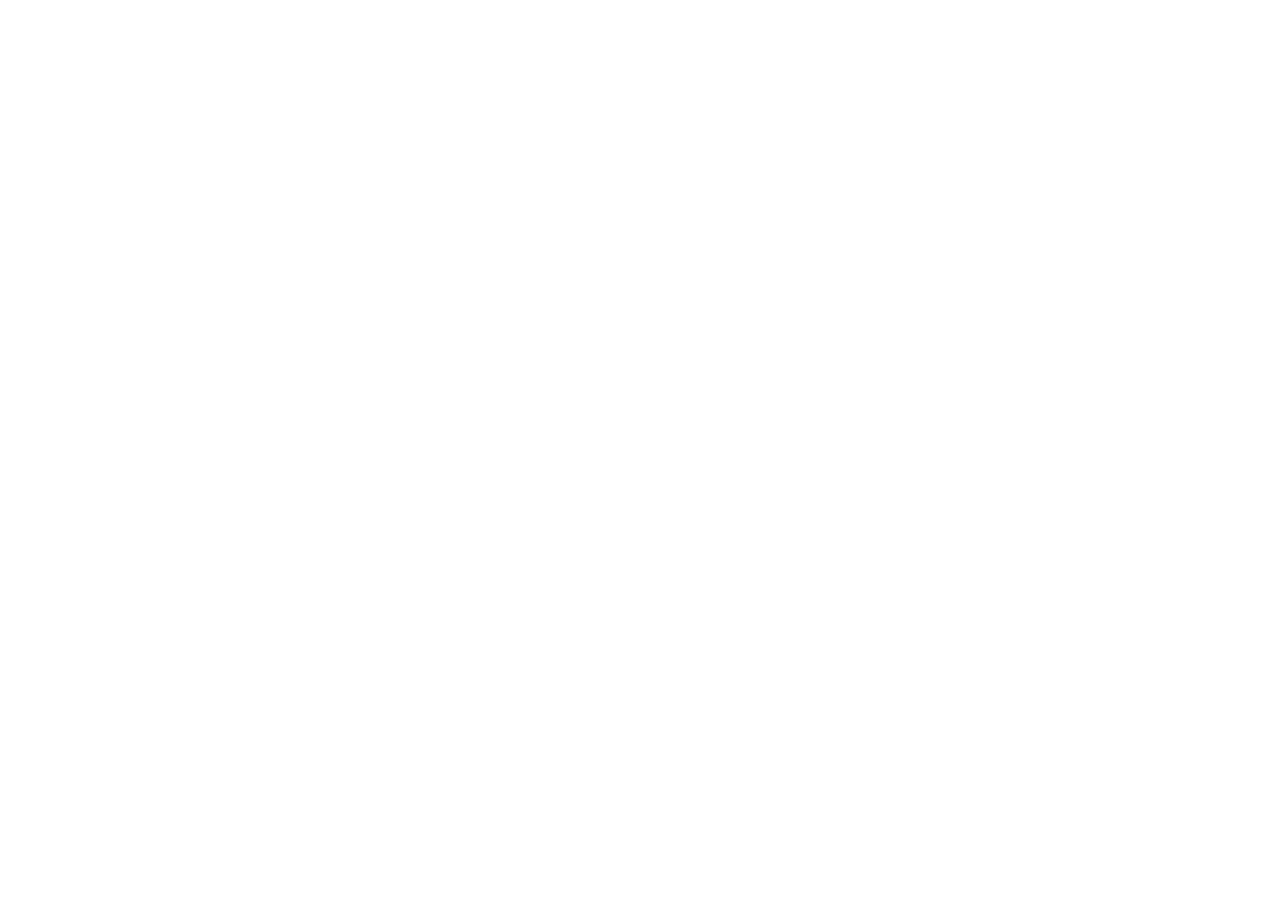
==== index.html @ ae4a1863 "создала файл html" ====
<!DOCTYPE html>
<html lang="en">
<head>
    <meta charset="UTF-8">
    <meta name="viewport" content="width=device-width, initial-scale=1.0">
    <title>Document</title>
</head>
<body>
    
</body>
</html>
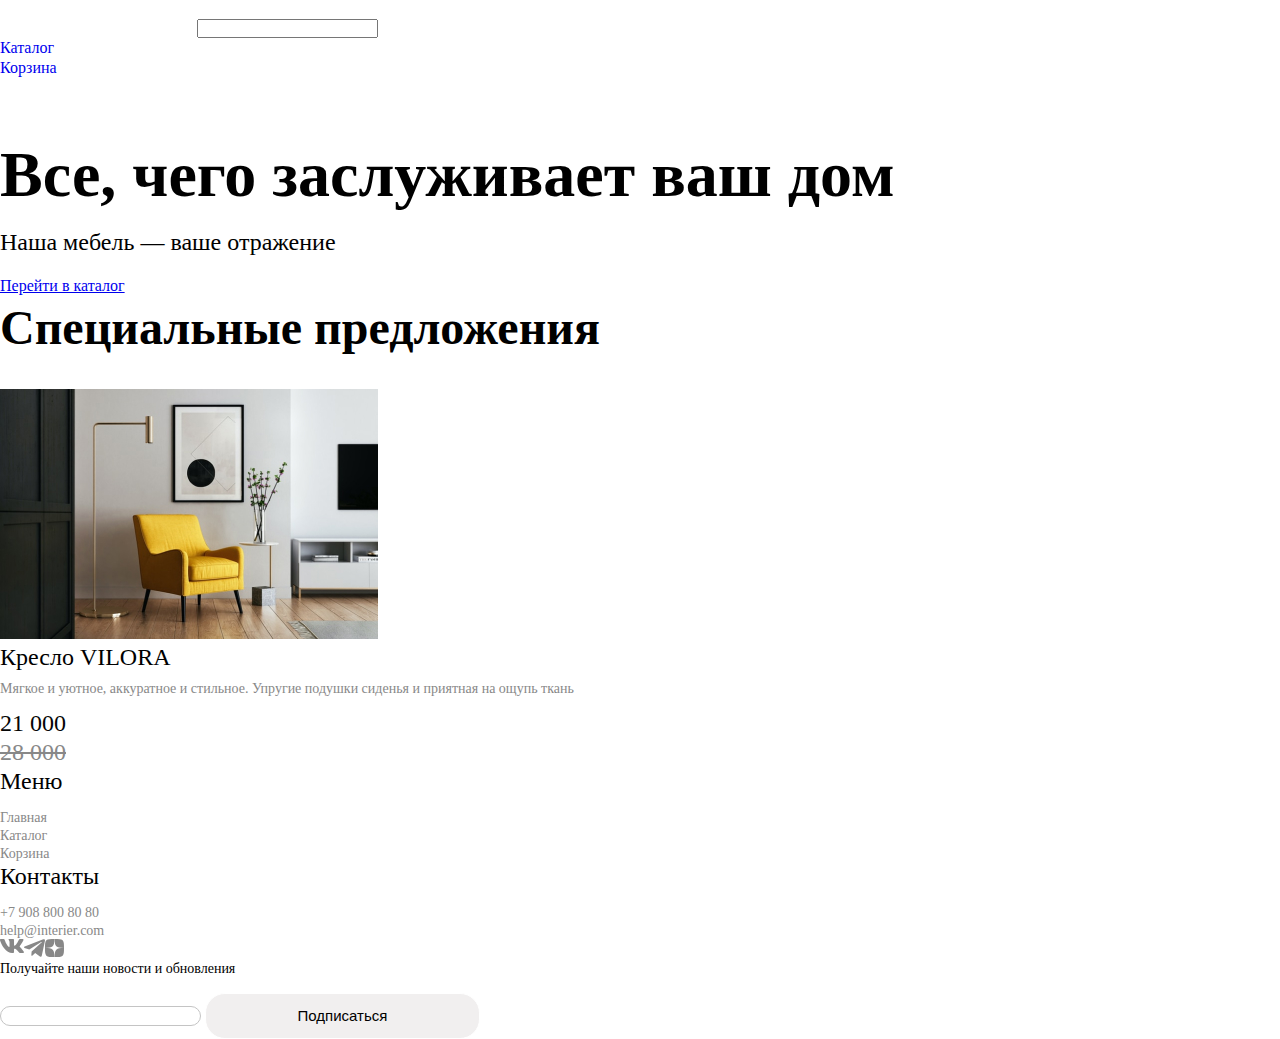
==== commit 258128b4: "оформила стили по БЭМ" ====
--- a/index.html
+++ b/index.html
@@ -1,11 +1,76 @@
 <!DOCTYPE html>
 <html lang="en">
+
 <head>
     <meta charset="UTF-8">
     <meta name="viewport" content="width=device-width, initial-scale=1.0">
-    <title>Document</title>
+    <title>Главная</title>
+    <link rel="stylesheet" href="style.css">
 </head>
+
 <body>
-    
+
+    <header class="header">
+        <img class="header__logo" src="img/logo.svg" alt="логотип">
+
+        <input class="header__search" type="text">
+
+        <nav class="header__menu">
+            <ul class="header__menu-list">
+                <li class="header__menu-item"><a class="header__menu-link menu__link" href="catalog.html">Каталог</a></li>
+                <li class="header__menu-item"><a class="header__menu-link menu__link" href="basket.html">Корзина</a></li>
+            </ul>
+        </nav>
+
+    </header>
+
+    <section class="top">
+        <h1 class="top__title">Все, чего заслуживает ваш дом</h1>
+        <p class="top__text">Наша мебель — ваше отражение</p>
+        <a class="top__link" href="catalog.html">Перейти в каталог</a>
+    </section>
+
+    <section class="sale">
+        <h2 class="sale__heading product__heading">Специальные предложения</h2>
+        <img class="sale__product-img product__img" src="img/product1.jpg" alt="">
+        <h3 class="sale__product-name product__name">Кресло VILORA</h3>
+        <p class="sale__product-text product__text">Мягкое и уютное, аккуратное и стильное. Упругие подушки сиденья и приятная на ощупь
+            ткань</p>
+        <p class="sale__product-price product__price">21 000</p>
+        <p class="sale__product-price sale__product-price_oldprice product__price">28 000</p>
+    </section>
+
+    <footer class="footer">
+        <h4 class="footer__heading">Меню</h4>
+        <nav class="footer__menu">
+            <ul class="footer__menu-list">
+                <li class="footer__menu-item"><a class="footer__link menu__link" href="index.html">Главная</a>
+                </li>
+                <li class="footer__menu-item"> <a class="footer__link menu__link" href="catalog.html">Каталог</a>
+                </li>
+                <li class="footer__menu-item"><a class="footer__link menu__link" href="basket.html">Корзина</a></li>
+            </ul>
+        </nav>
+
+        <h4 class="footer__heading">Контакты</h4>
+        <ul class="footer__menu-list footer__contact-list">
+            <li class="footer__list-item footer__contact-item"><a class="footer__link" href="#">+7 908 800 80 80</a></li>
+            <li class="footer__list-item footer__contact-item"><a class="footer__link" href="#">help@interier.com</a></li>
+        </ul>
+
+        <ul class="footer__menu-list footer__social-list">
+            <li class="footer__list-item footer__social-item"><a href="#"><img src="img/vk.svg" alt=""></a></li>
+            <li class="footer__list-item footer__social-item"><a href="#"><img src="img/telegram.svg" alt=""></a></li>
+            <li class="footer__list-item footer__social-item"><a href="#"><img src="img/dzen.svg" alt=""></a>
+            </li>
+        </ul> 
+        
+        <form class="footer__subscription" action="#">
+            <p class="footer__subscription-text">Получайте наши новости и обновления</p>
+            <input class="footer__subscription-input" type="email">
+            <button class="footer__subscription-button">Подписаться</button>
+        </form>
+    </footer>
 </body>
+
 </html>--- a/style.css
+++ b/style.css
@@ -0,0 +1,126 @@
+* {
+    margin: 0;
+    padding: 0;
+}
+
+.header {
+    height: 76px;
+}
+
+.header__menu-link {
+    font-size: 16px;
+    line-height: 20px;
+    text-decoration: none;
+}
+
+.header__menu-link:hover {
+    text-decoration: underline;
+}
+
+.top__title {
+    font-weight: 600;
+    font-size: 64px;
+    line-height: 70px;
+    margin-top: 64px;
+    margin-bottom: 16px;
+}
+
+.top__text {
+    font-size: 24px;
+    line-height: 32px;
+    margin-bottom: 16px;
+}
+
+.top__link {
+    font-size: 16px;
+    line-height: 24px;
+}
+
+.sale__heading {
+    font-weight: 600;
+    font-size: 48px;
+    line-height: 59px;
+    color: #000000;
+    margin-bottom: 32px;
+}
+
+.product__name {
+    font-weight: 500;
+    font-size: 24px;
+    line-height: 29px;
+    color: #000000;
+    margin-bottom: 8px;
+}
+
+.product__text {
+    font-size: 14px;
+    line-height: 17px;
+    color: #888888;
+    margin-bottom: 12px;
+}
+
+.product__price {
+    font-weight: 500;
+    font-size: 24px;
+    line-height: 29px;
+    color: #050505;
+}
+
+.sale__product-price_oldprice {
+    font-weight: 500;
+    font-size: 24px;
+    line-height: 29px;
+    text-decoration-line: line-through;
+    color: #888888;
+}
+
+.footer__heading {
+    font-weight: 500;
+    font-size: 24px;
+    line-height: 29px;
+    color: #000000;
+    margin-bottom: 12px;
+}
+
+.footer__link {
+    font-weight: 500;
+    font-size: 14px;
+    line-height: 17px;
+    color: #888888;
+    text-decoration: none;
+}
+
+.footer__social-list {
+    display: flex;
+    list-style: none;
+}
+
+.footer__subscription-text {
+    font-size: 14px;
+    line-height: 16px;
+    color: #000000;
+    margin-bottom: 16px;
+}
+
+.footer__subscription-input {
+    background: #FFFFFF;
+    border: 1px solid #C4C4C4;
+    box-sizing: border-box;
+    border-radius: 20px;
+    font-weight: normal;
+    font-size: 15px;
+    line-height: 18px;
+    color: #C4C4C4;
+}
+
+.footer__subscription-button {
+    background: #ded7d769;
+    border: 1px solid #FFFFFF;
+    box-sizing: border-box;
+    border-radius: 20px;
+    width: 275px;
+    height: 46px;
+    font-size: 15px;
+    line-height: 18px;
+    color: #000000;
+}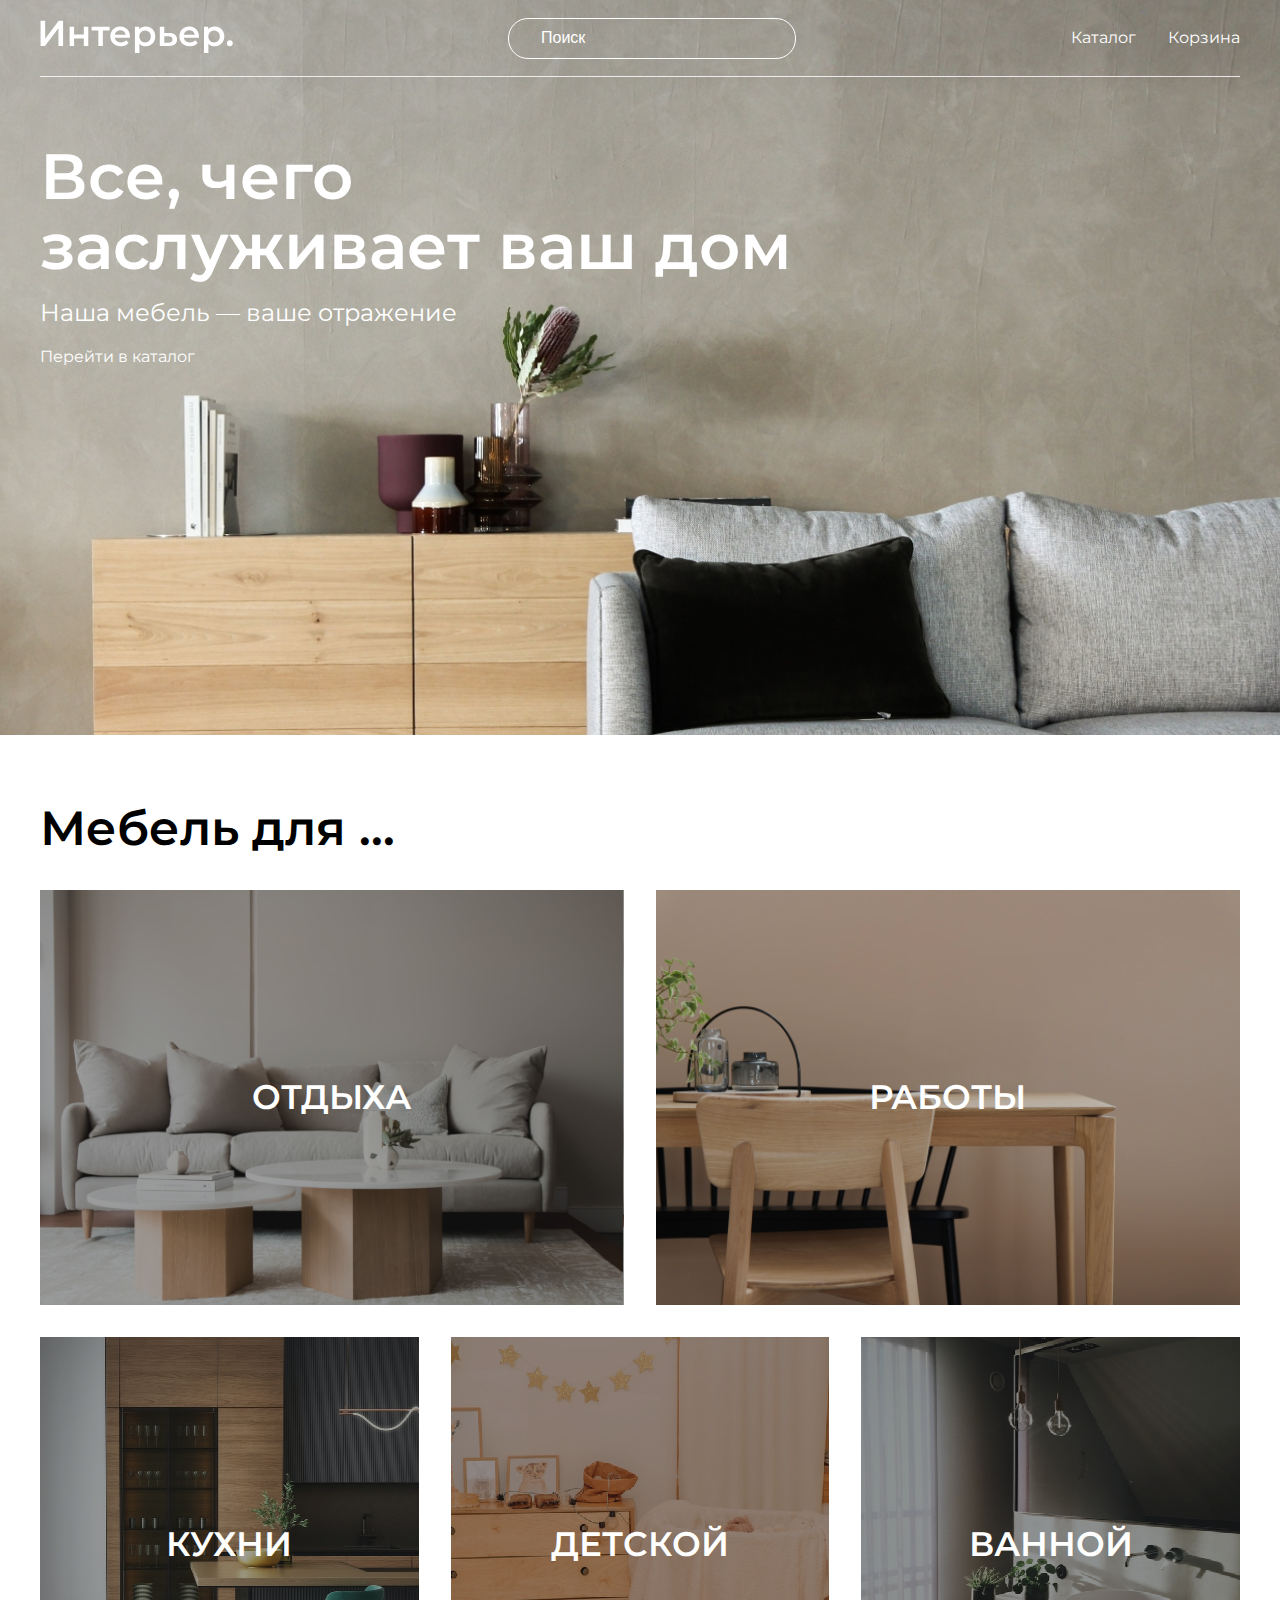
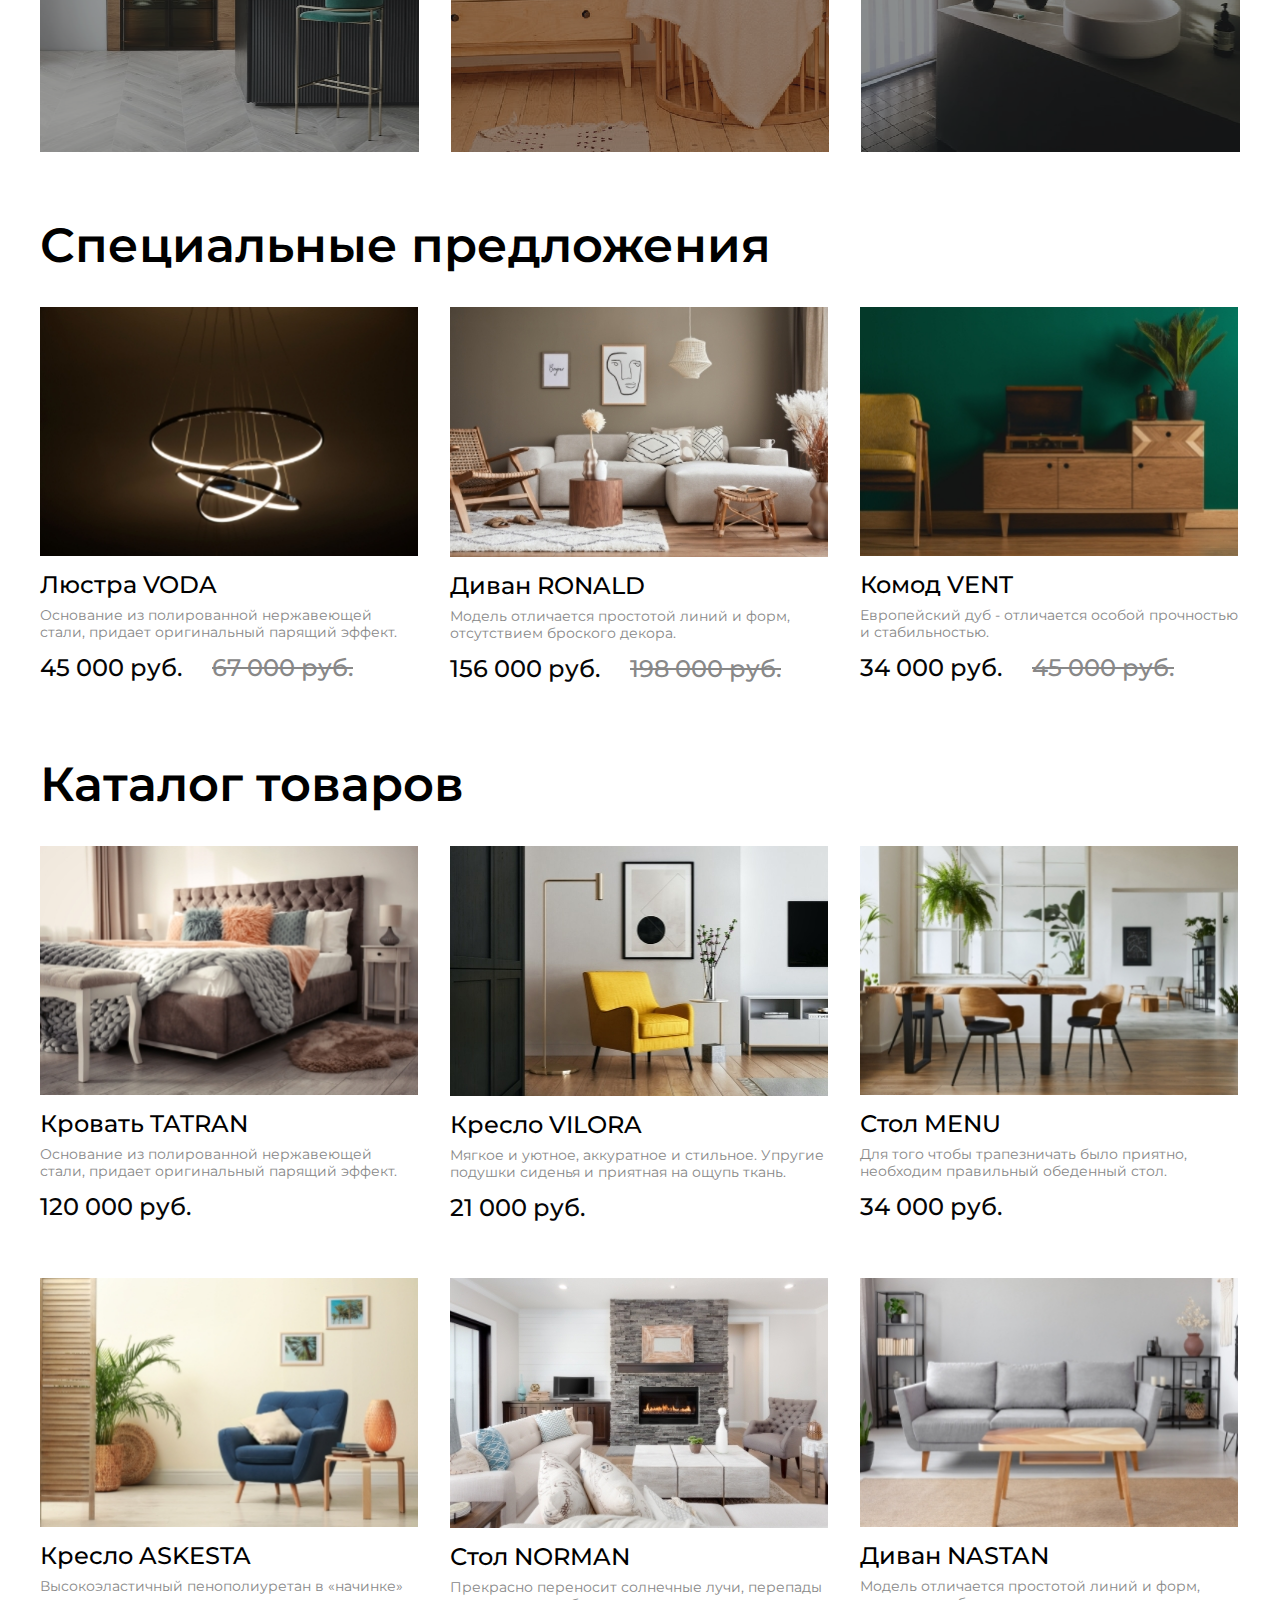
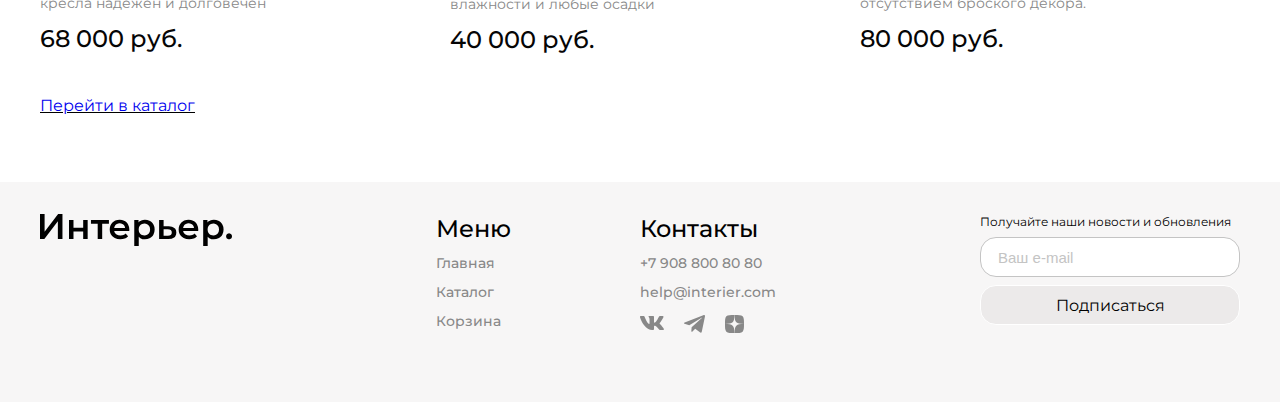
==== commit 1941b253: "сверстала каталог, еще флексы, гриды" ====
--- a/index.html
+++ b/index.html
@@ -5,72 +5,237 @@
     <meta charset="UTF-8">
     <meta name="viewport" content="width=device-width, initial-scale=1.0">
     <title>Главная</title>
+    <link rel="preconnect" href="https://fonts.googleapis.com">
+    <link rel="preconnect" href="https://fonts.gstatic.com" crossorigin>
+    <link href="https://fonts.googleapis.com/css2?family=Montserrat:
+    wght@400;500;600&display=swap" rel="stylesheet">
     <link rel="stylesheet" href="style.css">
 </head>
 
 <body>
-
-    <header class="header">
-        <img class="header__logo" src="img/logo.svg" alt="логотип">
-
-        <input class="header__search" type="text">
-
-        <nav class="header__menu">
-            <ul class="header__menu-list">
-                <li class="header__menu-item"><a class="header__menu-link menu__link" href="catalog.html">Каталог</a></li>
-                <li class="header__menu-item"><a class="header__menu-link menu__link" href="basket.html">Корзина</a></li>
-            </ul>
-        </nav>
-
-    </header>
-
-    <section class="top">
-        <h1 class="top__title">Все, чего заслуживает ваш дом</h1>
-        <p class="top__text">Наша мебель — ваше отражение</p>
-        <a class="top__link" href="catalog.html">Перейти в каталог</a>
+<!-- этот комментарий потом удали -->
+    <div class="top center">
+        <header class="header">
+            <a class="header__logo logo" href="index.html"><img src="img/logo.svg" alt="логотип"></a>
+
+
+            <input class="header__search" placeholder="Поиск">
+
+            <nav class="header__menu">
+                <ul class="header__menu-list">
+                    <li class="header__menu-item"><a class="header__menu-link menu__link"
+                            href="catalog.html">Каталог</a>
+                    </li>
+                    <li class="header__menu-item"><a class="header__menu-link menu__link" href="basket.html">Корзина</a>
+                    </li>
+                </ul>
+            </nav>
+        </header>
+
+        <section class="top__content">
+            <h1 class="top__title">Все, чего <br> заслуживает ваш дом</h1>
+            <p class="top__text">Наша мебель — ваше отражение</p>
+            <a class="top__link" href="catalog.html">Перейти в каталог</a>
+        </section>
+    </div>
+
+    <section class="for center">
+        <h2 class="product__heading">Мебель для ... </h2>
+
+        <div class="for__box">
+            <div class="for__item for__item_big for__item1">ОТДЫХА</div>
+            <div class="for__item for__item_big for__item2">РАБОТЫ</div>
+            <div class="for__item for__item3">КУХНИ</div>
+            <div class="for__item for__item4">ДЕТСКОЙ</div>
+            <div class="for__item for__item5">ВАННОЙ</div>
+        </div>
+
     </section>
 
-    <section class="sale">
-        <h2 class="sale__heading product__heading">Специальные предложения</h2>
-        <img class="sale__product-img product__img" src="img/product1.jpg" alt="">
-        <h3 class="sale__product-name product__name">Кресло VILORA</h3>
-        <p class="sale__product-text product__text">Мягкое и уютное, аккуратное и стильное. Упругие подушки сиденья и приятная на ощупь
-            ткань</p>
-        <p class="sale__product-price product__price">21 000</p>
-        <p class="sale__product-price sale__product-price_oldprice product__price">28 000</p>
+    <section class="product-box center">
+
+        <h2 class="product__heading">Специальные предложения</h2>
+
+        <div class="product-content">
+
+            <article class="product">
+                <a href="#"><img class="product__img" src="img/product2.jpeg" alt="желтое кресло"></a>
+                <a class="product__name" href="#">Люстра VODA</a>
+                <p class="product__text">Основание из полированной нержавеющей стали, придает оригинальный парящий
+                    эффект.</p>
+
+                <div class="product__box-price">
+                    <span class="product__price">45 000 руб.</span>
+                    <span class="product__price product__price_oldprice">67 000 руб.</span>
+                </div>
+            </article>
+
+            <article class="product">
+                <a href="#"><img class="product__img" src="img/product3.jpeg" alt="желтое кресло"></a>
+                <a class="product__name" href="#">Диван RONALD</a>
+                <p class="product__text">Модель отличается простотой линий и форм, отсутствием броского декора.</p>
+
+                <div class="product__box-price">
+                    <span class="product__price">156 000 руб.</span>
+                    <span class="product__price product__price_oldprice">198 000 руб.</span>
+                </div>
+            </article>
+
+            <article class="product">
+                <a href="#"><img class="product__img" src="img/product4.jpeg" alt="желтое кресло"></a>
+                <a class="product__name" href="#">Комод VENT</a>
+                <p class="product__text">Европейский дуб - отличается особой прочностью и стабильностью.</p>
+
+                <div class="product__box-price">
+                    <span class="product__price">34 000 руб.</span>
+                    <span class="product__price product__price_oldprice">45 000 руб.</span>
+                </div>
+            </article>
+
+        </div>
     </section>
 
-    <footer class="footer">
-        <h4 class="footer__heading">Меню</h4>
-        <nav class="footer__menu">
-            <ul class="footer__menu-list">
-                <li class="footer__menu-item"><a class="footer__link menu__link" href="index.html">Главная</a>
-                </li>
-                <li class="footer__menu-item"> <a class="footer__link menu__link" href="catalog.html">Каталог</a>
-                </li>
-                <li class="footer__menu-item"><a class="footer__link menu__link" href="basket.html">Корзина</a></li>
-            </ul>
-        </nav>
-
-        <h4 class="footer__heading">Контакты</h4>
-        <ul class="footer__menu-list footer__contact-list">
-            <li class="footer__list-item footer__contact-item"><a class="footer__link" href="#">+7 908 800 80 80</a></li>
-            <li class="footer__list-item footer__contact-item"><a class="footer__link" href="#">help@interier.com</a></li>
-        </ul>
-
-        <ul class="footer__menu-list footer__social-list">
-            <li class="footer__list-item footer__social-item"><a href="#"><img src="img/vk.svg" alt=""></a></li>
-            <li class="footer__list-item footer__social-item"><a href="#"><img src="img/telegram.svg" alt=""></a></li>
-            <li class="footer__list-item footer__social-item"><a href="#"><img src="img/dzen.svg" alt=""></a>
-            </li>
-        </ul> 
-        
+    <section class="product-box center">
+
+        <h2 class="product__heading">Каталог товаров</h2>
+
+        <div class="product-content">
+
+            <article class="product">
+                <a href="#"><img class="product__img" src="img/product5.jpeg" alt="желтое кресло"></a>
+                <a class="product__name" href="#">Кровать TATRAN</a>
+                <p class="product__text">Основание из полированной нержавеющей стали, придает оригинальный парящий
+                    эффект.</p>
+
+                <div class="product__box-price">
+                    <span class="product__price">120 000 руб.</span>
+                </div>
+            </article>
+
+            <article class="product">
+                <a href="#"><img class="product__img" src="img/product1.jpeg" alt="желтое кресло"></a>
+                <a class="product__name" href="#">Кресло VILORA</a>
+                <p class="product__text">Мягкое и уютное, аккуратное и стильное. Упругие подушки сиденья и приятная на
+                    ощупь ткань.</p>
+
+                <div class="product__box-price">
+                    <span class="product__price">21 000 руб.</span>
+                </div>
+            </article>
+
+            <article class="product">
+                <a href="#"><img class="product__img" src="img/product6.jpeg" alt="желтое кресло"></a>
+                <a class="product__name" href="#">Стол MENU</a>
+                <p class="product__text">Для того чтобы трапезничать было приятно, необходим правильный обеденный стол.
+                </p>
+
+                <div class="product__box-price">
+                    <span class="product__price">34 000 руб.</span>
+                </div>
+            </article>
+
+            <article class="product">
+                <a href="#"><img class="product__img" src="img/product7.jpeg" alt="желтое кресло"></a>
+                <a class="product__name" href="#">Кресло ASKESTA</a>
+                <p class="product__text">Высокоэластичный пенополиуретан в «начинке» кресла надежен и долговечен</p>
+
+                <div class="product__box-price">
+                    <span class="product__price">68 000 руб.</span>
+                </div>
+            </article>
+
+            <article class="product">
+                <a href="#"><img class="product__img" src="img/product8.jpeg" alt="желтое кресло"></a>
+                <a class="product__name" href="#">Стол NORMAN</a>
+                <p class="product__text">Прекрасно переносит солнечные лучи, перепады влажности и любые осадки</p>
+
+                <div class="product__box-price">
+                    <span class="product__price">40 000 руб.</span>
+                </div>
+            </article>
+
+            <article class="product">
+                <a href="#"><img class="product__img" src="img/product9.jpeg" alt="желтое кресло"></a>
+                <a class="product__name" href="#">Диван NASTAN</a>
+                <p class="product__text">Модель отличается простотой линий и форм, отсутствием броского декора.</p>
+
+                <div class="product__box-price">
+                    <span class="product__price">80 000 руб.</span>
+                </div>
+            </article>
+
+        </div>
+    </section>
+
+    <div class="link-box center"><a href="#">Перейти в каталог</a></div>
+
+    <footer class="footer center">
+
+        <a class="footer__logo logo" href="index.html"><img src="img/Logo black.svg" alt="логотип"></a>
+
+        <div class="footer__nav-content">
+
+            <nav class="footer__menu">
+                <h4 class="footer__heading">Меню</h4>
+                <ul class="footer__menu-list">
+                    <li class="footer__menu-item"><a class="footer__link menu__link" href="index.html">Главная</a>
+                    </li>
+                    <li class="footer__menu-item"> <a class="footer__link menu__link" href="catalog.html">Каталог</a>
+                    </li>
+                    <li class="footer__menu-item"><a class="footer__link menu__link" href="basket.html">Корзина</a></li>
+                </ul>
+            </nav>
+
+            <div class="contacts">
+
+                <h4 class="footer__heading">Контакты</h4>
+                <ul class="footer__menu-list footer__contact-list">
+                    <li class="footer__list-item footer__contact-item"><a class="footer__link"
+                            href="tel:+7 908 800 80 80">+7 908 800 80 80</a>
+                    </li>
+                    <li class="footer__list-item footer__contact-item"><a class="footer__link"
+                            href="mailto:help@interier.com">help@interier.com</a>
+                    </li>
+                </ul>
+
+                <ul class="footer__menu-list footer__social-list">
+                    <li class="footer__list-item footer__social-item"><a href="#"><svg width="24.000488" height="14.000000" viewBox="0 0 24.0005 14" fill="none" xmlns="http://www.w3.org/2000/svg" xmlns:xlink="http://www.w3.org/1999/xlink">
+                        <desc>
+                                Created with Pixso.
+                        </desc>
+                        <defs/>
+                        <path id="Vector" d="M23.45 0.94C23.61 0.4 23.45 0 22.65 0L20.02 0C19.36 0 19.05 0.34 18.88 0.72C18.88 0.72 17.55 3.92 15.66 6C15.04 6.6 14.77 6.79 14.43 6.79C14.27 6.79 14.01 6.6 14.01 6.05L14.01 0.94C14.01 0.29 13.83 0 13.27 0L9.15 0C8.73 0 8.48 0.3 8.48 0.59C8.48 1.21 9.42 1.35 9.52 3.1L9.52 6.9C9.52 7.73 9.37 7.88 9.03 7.88C8.14 7.88 5.98 4.67 4.69 1C4.45 0.28 4.19 0 3.52 0L0.89 0C0.14 0 0 0.34 0 0.72C0 1.41 0.89 4.79 4.14 9.28C6.31 12.34 9.37 14 12.15 14C13.82 14 14.02 13.63 14.02 12.99L14.02 10.68C14.02 9.94 14.18 9.79 14.71 9.79C15.1 9.79 15.77 9.99 17.33 11.46C19.1 13.21 19.4 14 20.4 14L23.02 14C23.77 14 24.15 13.63 23.93 12.9C23.7 12.18 22.85 11.12 21.72 9.88C21.11 9.17 20.19 8.4 19.91 8.02C19.52 7.53 19.63 7.31 19.91 6.87C19.91 6.87 23.11 2.45 23.44 0.94L23.45 0.94Z" fill="#888888" fill-opacity="1.000000" fill-rule="evenodd"/>
+                    </svg></a></li>
+                    <li class="footer__list-item footer__social-item"><a href="#"><svg width="21.000000" height="17.675720" viewBox="0 0 21 17.6757" fill="none" xmlns="http://www.w3.org/2000/svg" xmlns:xlink="http://www.w3.org/1999/xlink">
+                        <desc>
+                                Created with Pixso.
+                        </desc>
+                        <defs/>
+                        <path id="Vector" d="M19.29 0.2L0.68 7.41C-0.06 7.74 -0.32 8.42 0.5 8.78L5.28 10.31L16.82 3.14C17.45 2.69 18.09 2.81 17.54 3.3L7.63 12.32L7.31 16.14C7.6 16.73 8.13 16.73 8.47 16.44L11.21 13.83L15.91 17.37C17 18.02 17.59 17.6 17.83 16.41L20.91 1.74C21.23 0.28 20.68 -0.37 19.29 0.2Z" fill="#888888" fill-opacity="1.000000" fill-rule="nonzero"/>
+                    </svg>
+                    </a></li>
+                    <li class="footer__list-item footer__social-item"><a href="#"><svg width="19.000000" height="18.000000" viewBox="0 0 19 18" fill="none" xmlns="http://www.w3.org/2000/svg" xmlns:xlink="http://www.w3.org/1999/xlink">
+                        <desc>
+                                Created with Pixso.
+                        </desc>
+                        <defs/>
+                        <path id="Vector" d="M11.33 10.73C9.83 12.19 9.73 14.01 9.6 18C13.52 18 16.23 17.98 17.62 16.7C18.98 15.37 19 12.69 19 9.09C14.79 9.22 12.87 9.32 11.33 10.73ZM0 9.09C0 12.69 0.01 15.37 1.37 16.7C2.76 17.98 5.47 18 9.39 18C9.26 14.01 9.16 12.19 7.66 10.73C6.12 9.32 4.2 9.21 0 9.09ZM9.39 0C5.48 0 2.76 0.01 1.37 1.29C0.01 2.62 0 5.31 0 8.9C4.2 8.77 6.12 8.67 7.66 7.26C9.16 5.8 9.26 3.98 9.39 0ZM11.33 7.26C9.83 5.8 9.73 3.98 9.6 0C13.52 0 16.23 0.01 17.62 1.29C18.98 2.62 19 5.31 19 8.9C14.79 8.77 12.87 8.67 11.33 7.26Z" fill="#888888" fill-opacity="1.000000" fill-rule="nonzero"/>
+                    </svg>
+                    </a>
+                    </li>
+                </ul>
+
+            </div>
+        </div>
+
         <form class="footer__subscription" action="#">
             <p class="footer__subscription-text">Получайте наши новости и обновления</p>
-            <input class="footer__subscription-input" type="email">
+            <input class="footer__subscription-input" type="email" placeholder="Ваш e-mail">
             <button class="footer__subscription-button">Подписаться</button>
         </form>
+
     </footer>
+
 </body>
 
 </html>--- a/style.css
+++ b/style.css
@@ -1,16 +1,77 @@
 * {
     margin: 0;
     padding: 0;
+    list-style: none;
+}
+
+a {
+    text-decoration: none;
+}
+
+body {
+    font-family: "Montserrat", sans-serif;
+    
+}
+
+.top {
+    height: 735px;
+    background-image: url(img/topback.jpeg);
+    background-repeat: no-repeat;
+    background-position: center;
+    background-size: cover;
 }
 
 .header {
     height: 76px;
+    display: flex;
+    border-bottom: 0.5px solid rgba(255, 255, 255, 0.8);
+
+    flex-wrap: wrap;
+    justify-content: space-between;
+    align-items: center;
+}
+
+.center {
+    padding-left: calc(50% - 600px);
+    padding-right: calc(50% - 600px);
+}
+
+.header__search {
+    width: 288px;
+    height: 41px;
+    border: 1px solid rgb(255, 255, 255);
+    outline: none;
+    border-radius: 20px;
+    background-color: transparent;
+    color: rgb(255, 255, 255);
+    font-size: 16px;
+    font-weight: 400;
+    line-height: 20px;
+    letter-spacing: 0%;
+    text-align: left;
+    padding-left: 32px;
+    padding-right: 32px;
+    box-sizing: border-box;
+}
+
+.header__search::placeholder {
+    color: rgb(255, 255, 255);
+    font-size: 16px;
+    font-weight: 400;
+    line-height: 20px;
+    font: inherit;
+}
+
+.header__menu-list {
+    display: flex;
+    gap: 32px;
 }
 
 .header__menu-link {
-    font-size: 16px;
+    color: rgb(255, 255, 255);
+    font-size: 16px;
+    font-weight: 400;
     line-height: 20px;
-    text-decoration: none;
 }
 
 .header__menu-link:hover {
@@ -23,20 +84,99 @@
     line-height: 70px;
     margin-top: 64px;
     margin-bottom: 16px;
+    color: rgb(255, 255, 255);
+    width: 792px;
 }
 
 .top__text {
     font-size: 24px;
     line-height: 32px;
     margin-bottom: 16px;
+    font-weight: 400;
+    color: rgb(255, 255, 255);
 }
 
 .top__link {
     font-size: 16px;
     line-height: 24px;
-}
-
-.sale__heading {
+    color: rgb(255, 255, 255);
+    font-weight: 400;
+}
+
+.for {
+    padding-top: 64px;
+}
+
+.for__box {
+    display: grid;
+    gap: 32px;
+    grid-template-columns: repeat(6, 1fr);
+    grid-template-rows: repeat(2, 1 fr);
+}
+
+.for__item {
+    height: 415px;
+    grid-column: span 2;
+    
+    color: rgb(255, 255, 255);
+    font-size: 34px;
+    font-weight: 600;
+    line-height: 41px;
+
+    display: flex;
+    justify-content: center;
+    align-items: center;
+
+}
+
+.for__item_big {
+    height: 415px;
+    grid-column: span 3;
+}
+
+.for__item1 {
+    background-image: url(img/product1_for.png);
+}
+
+.for__item2 {
+    background-image: url(img/product2_for.png);
+}
+
+.for__item3 {
+    background-image: url(img/product3_for.png);
+}
+
+.for__item4 {
+    background-image: url(img/product4_for.png);
+}
+
+.for__item5 {
+    background-image: url(img/product5_for.png);
+}
+
+.product-box {
+    margin-top: 64px;
+}
+
+.product {
+    width: 378px;
+    display: flex;
+    flex-direction: column;
+}
+
+.product-content {
+    margin-top: 32px;
+    display: flex;
+    row-gap: 48px;
+    column-gap: 32px;
+    flex-wrap: wrap;
+}
+
+.product__img {
+    width: 100%;
+}
+
+.product__heading {
     font-weight: 600;
     font-size: 48px;
     line-height: 59px;
@@ -49,16 +189,24 @@
     font-size: 24px;
     line-height: 29px;
     color: #000000;
+    margin-top: 10px;
     margin-bottom: 8px;
 }
 
 .product__text {
     font-size: 14px;
+    font-weight: 400;
     line-height: 17px;
     color: #888888;
     margin-bottom: 12px;
 }
 
+.product__box-price {
+    display: flex;
+    gap: 30px;
+    padding-bottom: 8px;
+}
+
 .product__price {
     font-weight: 500;
     font-size: 24px;
@@ -66,7 +214,7 @@
     color: #050505;
 }
 
-.sale__product-price_oldprice {
+.product__price_oldprice {
     font-weight: 500;
     font-size: 24px;
     line-height: 29px;
@@ -74,6 +222,32 @@
     color: #888888;
 }
 
+.link-box {
+    font-size: 16px;
+    font-weight: 400;
+    line-height: 24px;
+    text-decoration-line: underline;
+    margin-top: 32px;
+    margin-bottom: 64px;
+}
+
+
+
+.footer {
+    display: flex;
+    flex-wrap: wrap;
+    justify-content: space-between;
+    background-color: rgb(247, 246, 246);
+    padding-top: 32px;
+    padding-bottom: 60px;
+}
+
+.footer__nav-content {
+    display: flex;
+    flex-wrap: wrap;
+    gap: 129px;
+}
+
 .footer__heading {
     font-weight: 500;
     font-size: 24px;
@@ -82,45 +256,163 @@
     margin-bottom: 12px;
 }
 
+
 .footer__link {
     font-weight: 500;
     font-size: 14px;
     line-height: 17px;
     color: #888888;
     text-decoration: none;
+    display: block;
+    margin-bottom: 12px;
 }
 
 .footer__social-list {
-    display: flex;
-    list-style: none;
+    padding-top: 2px;
+    display: flex;
+    gap: 20px;
+}
+
+.footer__social-item:hover {
+    filter: brightness(0);
+}
+
+.footer__subscription {
+    display: flex;
+    flex-direction: column;
+    gap: 8px;
 }
 
 .footer__subscription-text {
-    font-size: 14px;
-    line-height: 16px;
+    font-size: 12px;
+    font-weight: 400;
+    line-height: 15px;
     color: #000000;
-    margin-bottom: 16px;
 }
 
 .footer__subscription-input {
+    width: 260px;
+    height: 40px;
     background: #FFFFFF;
     border: 1px solid #C4C4C4;
     box-sizing: border-box;
-    border-radius: 20px;
+    border-radius: 16px;
     font-weight: normal;
     font-size: 15px;
     line-height: 18px;
     color: #C4C4C4;
 }
 
+.footer__subscription-input::placeholder {
+    color: rgb(196, 196, 196);
+    font-size: 12px;
+    font-weight: 400;
+    line-height: 15px;
+    padding-left: 17px;
+    padding-top: 12px;
+    padding-bottom: 12px;
+    font: inherit;
+}
+
 .footer__subscription-button {
     background: #ded7d769;
     border: 1px solid #FFFFFF;
     box-sizing: border-box;
-    border-radius: 20px;
-    width: 275px;
-    height: 46px;
+    border-radius: 16px;
+    width: 260px;
+    height: 40px;
     font-size: 15px;
     line-height: 18px;
     color: #000000;
-}+    font: inherit;
+}
+
+.footer__subscription-button:hover {
+    background: rgb(0, 0, 0);
+    color: #FFFFFF;
+}
+
+/* для каталога */
+
+.top-catalog {
+    height: 400px;
+    background-image: url(img/topcatalog.png);
+    background-repeat: no-repeat;
+    background-position: center;
+    background-size: cover;
+}
+
+.menu-catalog {
+
+    display: flex;
+    justify-content: space-between;
+    align-items: center;
+    padding-top: 60px;
+
+}
+
+.nav-catalog {
+    display: flex;    
+}
+
+.nav-catalog :first-child ::after {
+    content: "/";
+    padding-left: 10px;
+    padding-right: 10px;
+}
+
+.catalog__menu-link {
+    color: rgb(0, 0, 0);
+    font-size: 16px;
+    font-weight: 400;
+    line-height: 32px;
+}
+
+.filter__menu {
+    display: flex;
+    gap: 10px;
+}
+
+.filter__button {
+
+    background-color: #fff;
+    background-image: url(img/Polygon.svg);
+    background-repeat: no-repeat;
+    background-position: center right 22px;
+    
+    width: 182px;
+    height: 40px;
+
+    box-sizing: border-box;
+    border: 1px solid rgb(196, 196, 196);
+    border-radius: 20px;
+
+    color: rgb(0, 0, 0);
+    font-size: 16px;
+    font-weight: 500;
+    line-height: 20px;
+}
+
+.filter__select {
+    appearance: none;
+
+    background-image: url(img/Polygon.svg);
+    background-repeat: no-repeat;
+    background-position: center right 22px;
+
+    width: 227px;
+    height: 40px;
+
+    box-sizing: border-box;
+    border: 1px solid rgb(196, 196, 196);
+    border-radius: 20px;
+
+    font-size: 16px;
+    font-weight: 400;
+    line-height: 20px;
+    padding-left: 22px;
+}
+
+.catalog__product-box {
+    margin-top: 0px;
+}
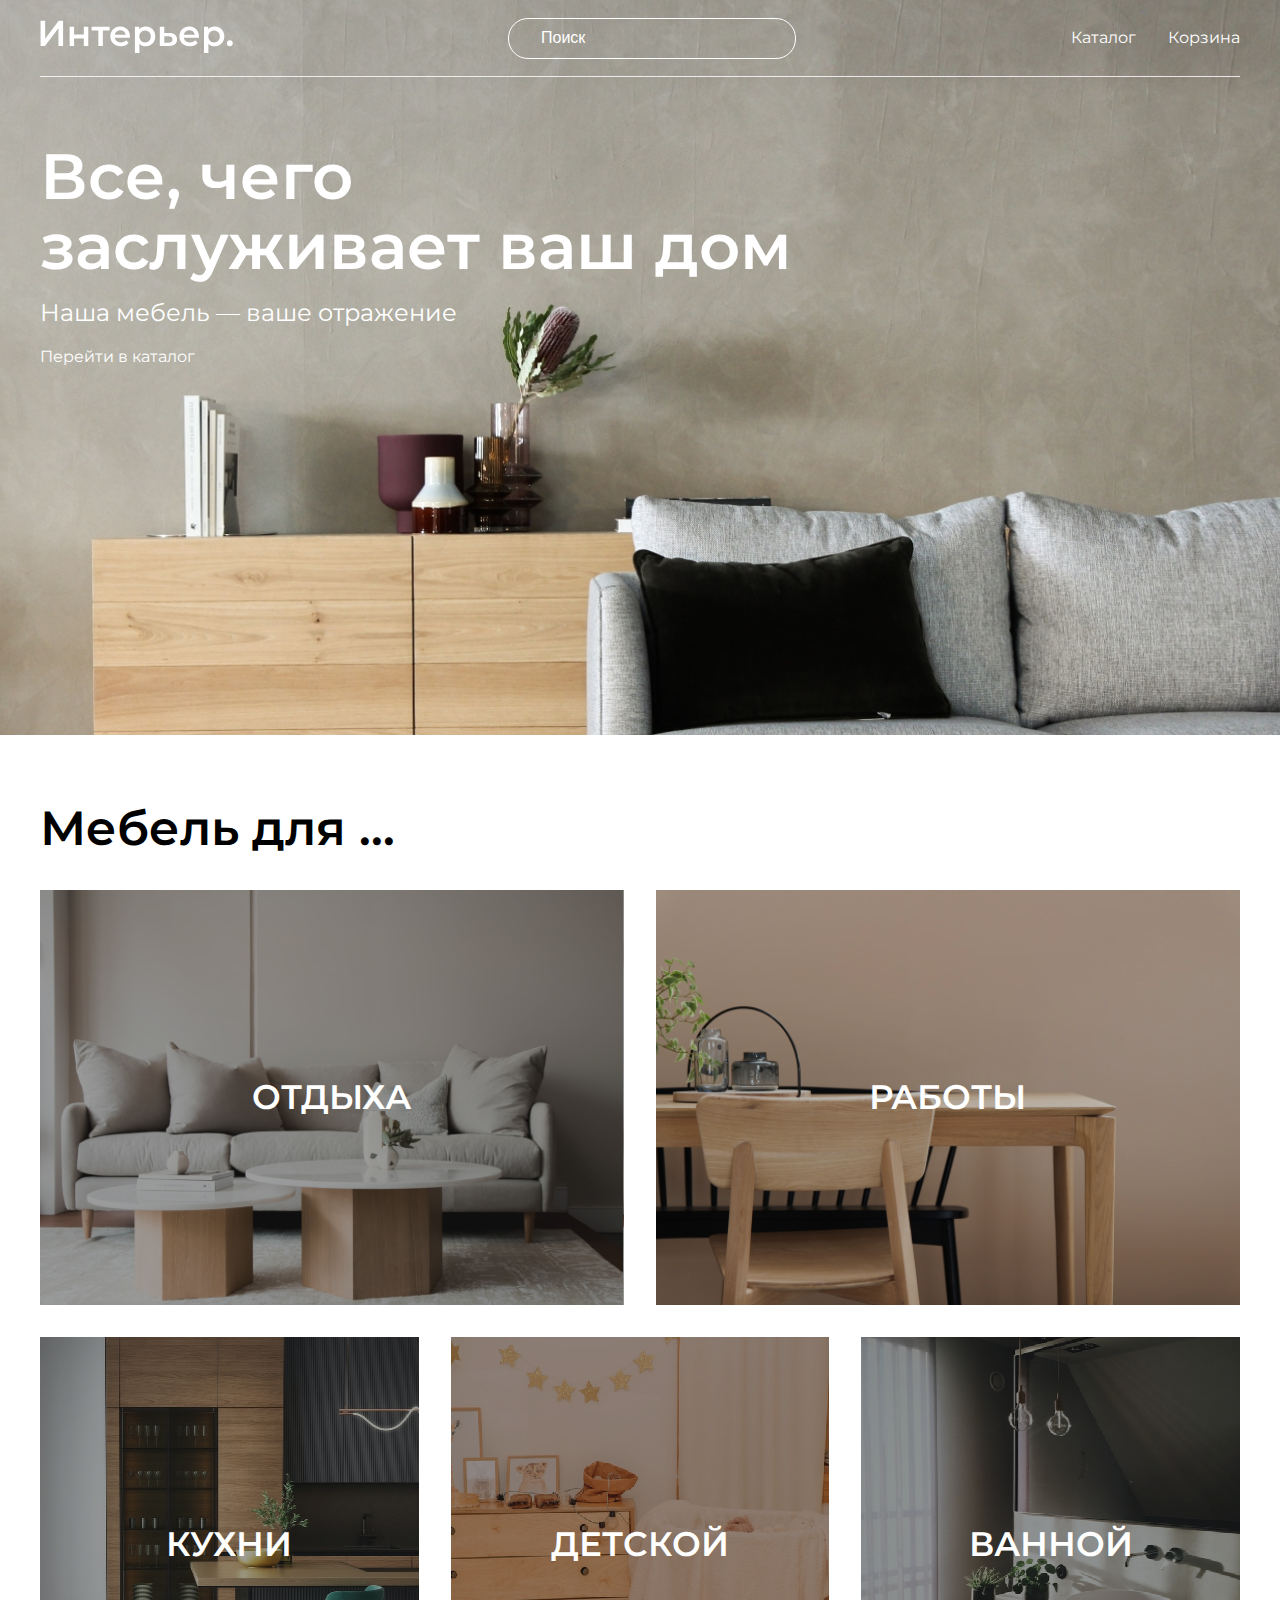
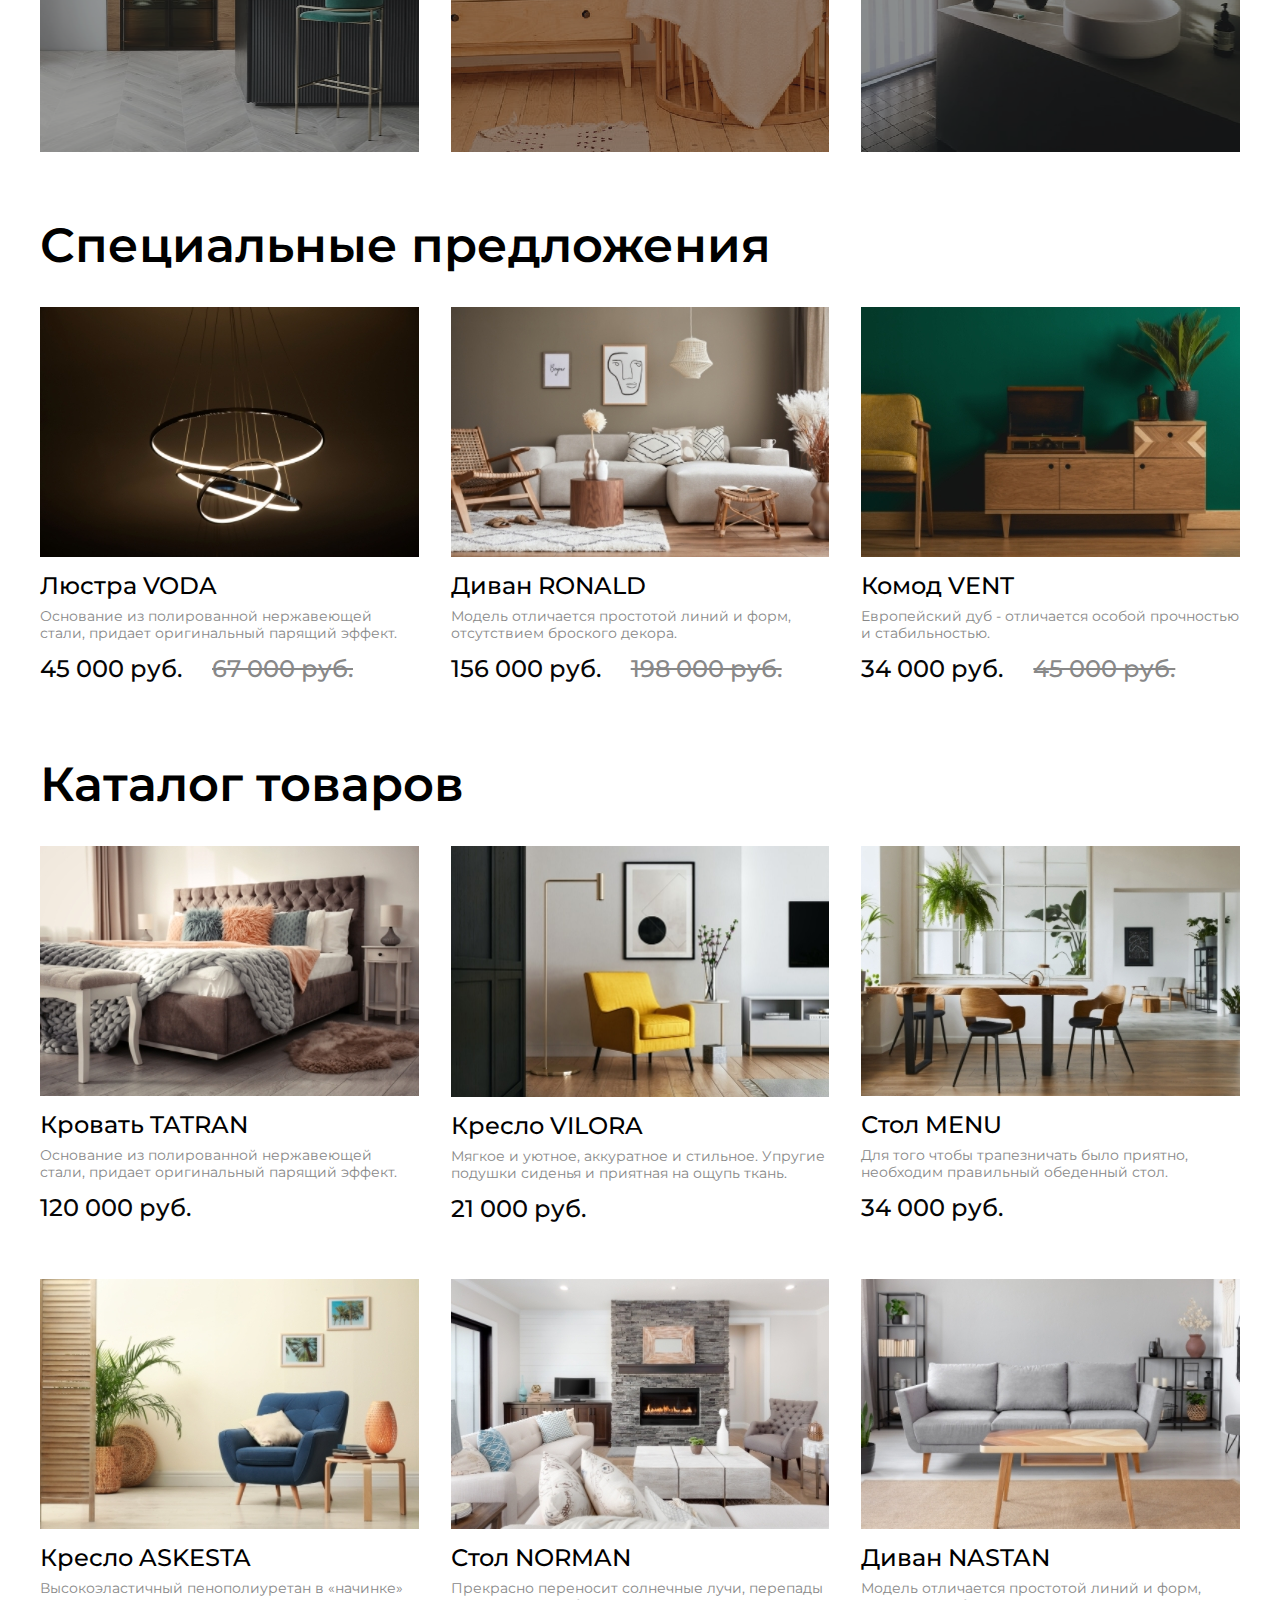
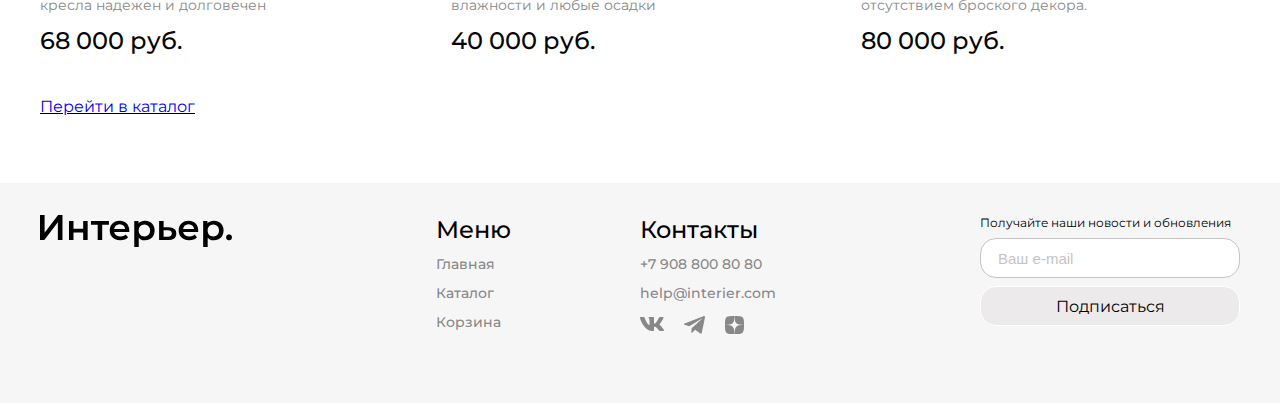
==== commit 47e3a4e4: "перевела на препроцессоры" ====
--- a/index.html
+++ b/index.html
@@ -13,7 +13,7 @@
 </head>
 
 <body>
-<!-- этот комментарий потом удали -->
+
     <div class="top center">
         <header class="header">
             <a class="header__logo logo" href="index.html"><img src="img/logo.svg" alt="логотип"></a>
@@ -52,13 +52,13 @@
 
     </section>
 
-    <section class="product-box center">
+    <section class="product center">
 
         <h2 class="product__heading">Специальные предложения</h2>
 
-        <div class="product-content">
-
-            <article class="product">
+        <div class="product__content">
+
+            <article class="product__card">
                 <a href="#"><img class="product__img" src="img/product2.jpeg" alt="желтое кресло"></a>
                 <a class="product__name" href="#">Люстра VODA</a>
                 <p class="product__text">Основание из полированной нержавеющей стали, придает оригинальный парящий
@@ -70,7 +70,7 @@
                 </div>
             </article>
 
-            <article class="product">
+            <article class="product__card">
                 <a href="#"><img class="product__img" src="img/product3.jpeg" alt="желтое кресло"></a>
                 <a class="product__name" href="#">Диван RONALD</a>
                 <p class="product__text">Модель отличается простотой линий и форм, отсутствием броского декора.</p>
@@ -81,7 +81,7 @@
                 </div>
             </article>
 
-            <article class="product">
+            <article class="product__card">
                 <a href="#"><img class="product__img" src="img/product4.jpeg" alt="желтое кресло"></a>
                 <a class="product__name" href="#">Комод VENT</a>
                 <p class="product__text">Европейский дуб - отличается особой прочностью и стабильностью.</p>
@@ -95,13 +95,13 @@
         </div>
     </section>
 
-    <section class="product-box center">
+    <section class="product center">
 
         <h2 class="product__heading">Каталог товаров</h2>
 
-        <div class="product-content">
-
-            <article class="product">
+        <div class="product__content">
+
+            <article class="product__card">
                 <a href="#"><img class="product__img" src="img/product5.jpeg" alt="желтое кресло"></a>
                 <a class="product__name" href="#">Кровать TATRAN</a>
                 <p class="product__text">Основание из полированной нержавеющей стали, придает оригинальный парящий
@@ -112,7 +112,7 @@
                 </div>
             </article>
 
-            <article class="product">
+            <article class="product__card">
                 <a href="#"><img class="product__img" src="img/product1.jpeg" alt="желтое кресло"></a>
                 <a class="product__name" href="#">Кресло VILORA</a>
                 <p class="product__text">Мягкое и уютное, аккуратное и стильное. Упругие подушки сиденья и приятная на
@@ -123,7 +123,7 @@
                 </div>
             </article>
 
-            <article class="product">
+            <article class="product__card">
                 <a href="#"><img class="product__img" src="img/product6.jpeg" alt="желтое кресло"></a>
                 <a class="product__name" href="#">Стол MENU</a>
                 <p class="product__text">Для того чтобы трапезничать было приятно, необходим правильный обеденный стол.
@@ -134,7 +134,7 @@
                 </div>
             </article>
 
-            <article class="product">
+            <article class="product__card">
                 <a href="#"><img class="product__img" src="img/product7.jpeg" alt="желтое кресло"></a>
                 <a class="product__name" href="#">Кресло ASKESTA</a>
                 <p class="product__text">Высокоэластичный пенополиуретан в «начинке» кресла надежен и долговечен</p>
@@ -144,7 +144,7 @@
                 </div>
             </article>
 
-            <article class="product">
+            <article class="product__card">
                 <a href="#"><img class="product__img" src="img/product8.jpeg" alt="желтое кресло"></a>
                 <a class="product__name" href="#">Стол NORMAN</a>
                 <p class="product__text">Прекрасно переносит солнечные лучи, перепады влажности и любые осадки</p>
@@ -154,7 +154,7 @@
                 </div>
             </article>
 
-            <article class="product">
+            <article class="product__card">
                 <a href="#"><img class="product__img" src="img/product9.jpeg" alt="желтое кресло"></a>
                 <a class="product__name" href="#">Диван NASTAN</a>
                 <p class="product__text">Модель отличается простотой линий и форм, отсутствием броского декора.</p>
@@ -199,29 +199,41 @@
                 </ul>
 
                 <ul class="footer__menu-list footer__social-list">
-                    <li class="footer__list-item footer__social-item"><a href="#"><svg width="24.000488" height="14.000000" viewBox="0 0 24.0005 14" fill="none" xmlns="http://www.w3.org/2000/svg" xmlns:xlink="http://www.w3.org/1999/xlink">
-                        <desc>
-                                Created with Pixso.
-                        </desc>
-                        <defs/>
-                        <path id="Vector" d="M23.45 0.94C23.61 0.4 23.45 0 22.65 0L20.02 0C19.36 0 19.05 0.34 18.88 0.72C18.88 0.72 17.55 3.92 15.66 6C15.04 6.6 14.77 6.79 14.43 6.79C14.27 6.79 14.01 6.6 14.01 6.05L14.01 0.94C14.01 0.29 13.83 0 13.27 0L9.15 0C8.73 0 8.48 0.3 8.48 0.59C8.48 1.21 9.42 1.35 9.52 3.1L9.52 6.9C9.52 7.73 9.37 7.88 9.03 7.88C8.14 7.88 5.98 4.67 4.69 1C4.45 0.28 4.19 0 3.52 0L0.89 0C0.14 0 0 0.34 0 0.72C0 1.41 0.89 4.79 4.14 9.28C6.31 12.34 9.37 14 12.15 14C13.82 14 14.02 13.63 14.02 12.99L14.02 10.68C14.02 9.94 14.18 9.79 14.71 9.79C15.1 9.79 15.77 9.99 17.33 11.46C19.1 13.21 19.4 14 20.4 14L23.02 14C23.77 14 24.15 13.63 23.93 12.9C23.7 12.18 22.85 11.12 21.72 9.88C21.11 9.17 20.19 8.4 19.91 8.02C19.52 7.53 19.63 7.31 19.91 6.87C19.91 6.87 23.11 2.45 23.44 0.94L23.45 0.94Z" fill="#888888" fill-opacity="1.000000" fill-rule="evenodd"/>
-                    </svg></a></li>
-                    <li class="footer__list-item footer__social-item"><a href="#"><svg width="21.000000" height="17.675720" viewBox="0 0 21 17.6757" fill="none" xmlns="http://www.w3.org/2000/svg" xmlns:xlink="http://www.w3.org/1999/xlink">
-                        <desc>
-                                Created with Pixso.
-                        </desc>
-                        <defs/>
-                        <path id="Vector" d="M19.29 0.2L0.68 7.41C-0.06 7.74 -0.32 8.42 0.5 8.78L5.28 10.31L16.82 3.14C17.45 2.69 18.09 2.81 17.54 3.3L7.63 12.32L7.31 16.14C7.6 16.73 8.13 16.73 8.47 16.44L11.21 13.83L15.91 17.37C17 18.02 17.59 17.6 17.83 16.41L20.91 1.74C21.23 0.28 20.68 -0.37 19.29 0.2Z" fill="#888888" fill-opacity="1.000000" fill-rule="nonzero"/>
-                    </svg>
-                    </a></li>
-                    <li class="footer__list-item footer__social-item"><a href="#"><svg width="19.000000" height="18.000000" viewBox="0 0 19 18" fill="none" xmlns="http://www.w3.org/2000/svg" xmlns:xlink="http://www.w3.org/1999/xlink">
-                        <desc>
-                                Created with Pixso.
-                        </desc>
-                        <defs/>
-                        <path id="Vector" d="M11.33 10.73C9.83 12.19 9.73 14.01 9.6 18C13.52 18 16.23 17.98 17.62 16.7C18.98 15.37 19 12.69 19 9.09C14.79 9.22 12.87 9.32 11.33 10.73ZM0 9.09C0 12.69 0.01 15.37 1.37 16.7C2.76 17.98 5.47 18 9.39 18C9.26 14.01 9.16 12.19 7.66 10.73C6.12 9.32 4.2 9.21 0 9.09ZM9.39 0C5.48 0 2.76 0.01 1.37 1.29C0.01 2.62 0 5.31 0 8.9C4.2 8.77 6.12 8.67 7.66 7.26C9.16 5.8 9.26 3.98 9.39 0ZM11.33 7.26C9.83 5.8 9.73 3.98 9.6 0C13.52 0 16.23 0.01 17.62 1.29C18.98 2.62 19 5.31 19 8.9C14.79 8.77 12.87 8.67 11.33 7.26Z" fill="#888888" fill-opacity="1.000000" fill-rule="nonzero"/>
-                    </svg>
-                    </a>
+                    <li class="footer__list-item footer__social-item"><a href="#"><svg width="24.000488"
+                                height="14.000000" viewBox="0 0 24.0005 14" fill="none"
+                                xmlns="http://www.w3.org/2000/svg" xmlns:xlink="http://www.w3.org/1999/xlink">
+                                <desc>
+                                    Created with Pixso.
+                                </desc>
+                                <defs />
+                                <path id="Vector"
+                                    d="M23.45 0.94C23.61 0.4 23.45 0 22.65 0L20.02 0C19.36 0 19.05 0.34 18.88 0.72C18.88 0.72 17.55 3.92 15.66 6C15.04 6.6 14.77 6.79 14.43 6.79C14.27 6.79 14.01 6.6 14.01 6.05L14.01 0.94C14.01 0.29 13.83 0 13.27 0L9.15 0C8.73 0 8.48 0.3 8.48 0.59C8.48 1.21 9.42 1.35 9.52 3.1L9.52 6.9C9.52 7.73 9.37 7.88 9.03 7.88C8.14 7.88 5.98 4.67 4.69 1C4.45 0.28 4.19 0 3.52 0L0.89 0C0.14 0 0 0.34 0 0.72C0 1.41 0.89 4.79 4.14 9.28C6.31 12.34 9.37 14 12.15 14C13.82 14 14.02 13.63 14.02 12.99L14.02 10.68C14.02 9.94 14.18 9.79 14.71 9.79C15.1 9.79 15.77 9.99 17.33 11.46C19.1 13.21 19.4 14 20.4 14L23.02 14C23.77 14 24.15 13.63 23.93 12.9C23.7 12.18 22.85 11.12 21.72 9.88C21.11 9.17 20.19 8.4 19.91 8.02C19.52 7.53 19.63 7.31 19.91 6.87C19.91 6.87 23.11 2.45 23.44 0.94L23.45 0.94Z"
+                                    fill="#888888" fill-opacity="1.000000" fill-rule="evenodd" />
+                            </svg></a></li>
+                    <li class="footer__list-item footer__social-item"><a href="#"><svg width="21.000000"
+                                height="17.675720" viewBox="0 0 21 17.6757" fill="none"
+                                xmlns="http://www.w3.org/2000/svg" xmlns:xlink="http://www.w3.org/1999/xlink">
+                                <desc>
+                                    Created with Pixso.
+                                </desc>
+                                <defs />
+                                <path id="Vector"
+                                    d="M19.29 0.2L0.68 7.41C-0.06 7.74 -0.32 8.42 0.5 8.78L5.28 10.31L16.82 3.14C17.45 2.69 18.09 2.81 17.54 3.3L7.63 12.32L7.31 16.14C7.6 16.73 8.13 16.73 8.47 16.44L11.21 13.83L15.91 17.37C17 18.02 17.59 17.6 17.83 16.41L20.91 1.74C21.23 0.28 20.68 -0.37 19.29 0.2Z"
+                                    fill="#888888" fill-opacity="1.000000" fill-rule="nonzero" />
+                            </svg>
+                        </a></li>
+                    <li class="footer__list-item footer__social-item"><a href="#"><svg width="19.000000"
+                                height="18.000000" viewBox="0 0 19 18" fill="none" xmlns="http://www.w3.org/2000/svg"
+                                xmlns:xlink="http://www.w3.org/1999/xlink">
+                                <desc>
+                                    Created with Pixso.
+                                </desc>
+                                <defs />
+                                <path id="Vector"
+                                    d="M11.33 10.73C9.83 12.19 9.73 14.01 9.6 18C13.52 18 16.23 17.98 17.62 16.7C18.98 15.37 19 12.69 19 9.09C14.79 9.22 12.87 9.32 11.33 10.73ZM0 9.09C0 12.69 0.01 15.37 1.37 16.7C2.76 17.98 5.47 18 9.39 18C9.26 14.01 9.16 12.19 7.66 10.73C6.12 9.32 4.2 9.21 0 9.09ZM9.39 0C5.48 0 2.76 0.01 1.37 1.29C0.01 2.62 0 5.31 0 8.9C4.2 8.77 6.12 8.67 7.66 7.26C9.16 5.8 9.26 3.98 9.39 0ZM11.33 7.26C9.83 5.8 9.73 3.98 9.6 0C13.52 0 16.23 0.01 17.62 1.29C18.98 2.62 19 5.31 19 8.9C14.79 8.77 12.87 8.67 11.33 7.26Z"
+                                    fill="#888888" fill-opacity="1.000000" fill-rule="nonzero" />
+                            </svg>
+                        </a>
                     </li>
                 </ul>
 
--- a/style.css
+++ b/style.css
@@ -1,418 +1,378 @@
+@charset "UTF-8";
 * {
-    margin: 0;
-    padding: 0;
-    list-style: none;
+  margin: 0;
+  padding: 0;
+  list-style: none;
 }
 
 a {
-    text-decoration: none;
+  text-decoration: none;
 }
 
 body {
-    font-family: "Montserrat", sans-serif;
-    
+  font-family: "Montserrat", sans-serif;
+}
+
+.center {
+  padding-left: calc(50% - 600px);
+  padding-right: calc(50% - 600px);
+}
+
+.header {
+  height: 76px;
+  display: flex;
+  border-bottom: 0.5px solid rgba(255, 255, 255, 0.8);
+  flex-wrap: wrap;
+  justify-content: space-between;
+  align-items: center;
+}
+.header__search {
+  width: 288px;
+  height: 41px;
+  border: 1px solid rgb(255, 255, 255);
+  outline: none;
+  border-radius: 20px;
+  background-color: transparent;
+  color: rgb(255, 255, 255);
+  font-size: 16px;
+  font-weight: 400;
+  line-height: 20px;
+  letter-spacing: 0%;
+  text-align: left;
+  padding-left: 32px;
+  padding-right: 32px;
+  box-sizing: border-box;
+}
+.header__search::-moz-placeholder {
+  color: rgb(255, 255, 255);
+  font-size: 16px;
+  font-weight: 400;
+  line-height: 20px;
+  font: inherit;
+}
+.header__search::placeholder {
+  color: rgb(255, 255, 255);
+  font-size: 16px;
+  font-weight: 400;
+  line-height: 20px;
+  font: inherit;
+}
+.header__menu-list {
+  display: flex;
+  gap: 32px;
+}
+.header__menu-link {
+  color: rgb(255, 255, 255);
+  font-size: 16px;
+  font-weight: 400;
+  line-height: 20px;
+}
+.header__menu-link:hover {
+  text-decoration: underline;
 }
 
 .top {
-    height: 735px;
-    background-image: url(img/topback.jpeg);
-    background-repeat: no-repeat;
-    background-position: center;
-    background-size: cover;
-}
-
-.header {
-    height: 76px;
-    display: flex;
-    border-bottom: 0.5px solid rgba(255, 255, 255, 0.8);
-
-    flex-wrap: wrap;
-    justify-content: space-between;
-    align-items: center;
-}
-
-.center {
-    padding-left: calc(50% - 600px);
-    padding-right: calc(50% - 600px);
-}
-
-.header__search {
-    width: 288px;
-    height: 41px;
-    border: 1px solid rgb(255, 255, 255);
-    outline: none;
-    border-radius: 20px;
-    background-color: transparent;
-    color: rgb(255, 255, 255);
-    font-size: 16px;
-    font-weight: 400;
-    line-height: 20px;
-    letter-spacing: 0%;
-    text-align: left;
-    padding-left: 32px;
-    padding-right: 32px;
-    box-sizing: border-box;
-}
-
-.header__search::placeholder {
-    color: rgb(255, 255, 255);
-    font-size: 16px;
-    font-weight: 400;
-    line-height: 20px;
-    font: inherit;
-}
-
-.header__menu-list {
-    display: flex;
-    gap: 32px;
-}
-
-.header__menu-link {
-    color: rgb(255, 255, 255);
-    font-size: 16px;
-    font-weight: 400;
-    line-height: 20px;
-}
-
-.header__menu-link:hover {
-    text-decoration: underline;
-}
-
+  height: 735px;
+  background-image: url(img/topback.jpeg);
+  background-repeat: no-repeat;
+  background-position: center;
+  background-size: cover;
+}
 .top__title {
-    font-weight: 600;
-    font-size: 64px;
-    line-height: 70px;
-    margin-top: 64px;
-    margin-bottom: 16px;
-    color: rgb(255, 255, 255);
-    width: 792px;
-}
-
+  font-weight: 600;
+  font-size: 64px;
+  line-height: 70px;
+  margin-top: 64px;
+  margin-bottom: 16px;
+  color: rgb(255, 255, 255);
+  width: 792px;
+}
 .top__text {
-    font-size: 24px;
-    line-height: 32px;
-    margin-bottom: 16px;
-    font-weight: 400;
-    color: rgb(255, 255, 255);
-}
-
+  font-size: 24px;
+  line-height: 32px;
+  margin-bottom: 16px;
+  font-weight: 400;
+  color: rgb(255, 255, 255);
+}
 .top__link {
-    font-size: 16px;
-    line-height: 24px;
-    color: rgb(255, 255, 255);
-    font-weight: 400;
+  font-size: 16px;
+  line-height: 24px;
+  color: rgb(255, 255, 255);
+  font-weight: 400;
 }
 
 .for {
-    padding-top: 64px;
-}
-
+  padding-top: 64px;
+}
 .for__box {
-    display: grid;
-    gap: 32px;
-    grid-template-columns: repeat(6, 1fr);
-    grid-template-rows: repeat(2, 1 fr);
-}
-
+  display: grid;
+  gap: 32px;
+  grid-template-columns: repeat(6, 1fr);
+  grid-template-rows: repeat(2, 1 fr);
+}
 .for__item {
-    height: 415px;
-    grid-column: span 2;
-    
-    color: rgb(255, 255, 255);
-    font-size: 34px;
-    font-weight: 600;
-    line-height: 41px;
-
-    display: flex;
-    justify-content: center;
-    align-items: center;
-
-}
-
+  height: 415px;
+  grid-column: span 2;
+  color: rgb(255, 255, 255);
+  font-size: 34px;
+  font-weight: 600;
+  line-height: 41px;
+  display: flex;
+  justify-content: center;
+  align-items: center;
+}
 .for__item_big {
-    height: 415px;
-    grid-column: span 3;
-}
-
+  height: 415px;
+  grid-column: span 3;
+}
 .for__item1 {
-    background-image: url(img/product1_for.png);
-}
-
+  background-image: url(img/product1_for.png);
+}
 .for__item2 {
-    background-image: url(img/product2_for.png);
-}
-
+  background-image: url(img/product2_for.png);
+}
 .for__item3 {
-    background-image: url(img/product3_for.png);
-}
-
+  background-image: url(img/product3_for.png);
+}
 .for__item4 {
-    background-image: url(img/product4_for.png);
-}
-
+  background-image: url(img/product4_for.png);
+}
 .for__item5 {
-    background-image: url(img/product5_for.png);
-}
-
-.product-box {
-    margin-top: 64px;
+  background-image: url(img/product5_for.png);
 }
 
 .product {
-    width: 378px;
-    display: flex;
-    flex-direction: column;
-}
-
-.product-content {
-    margin-top: 32px;
-    display: flex;
-    row-gap: 48px;
-    column-gap: 32px;
-    flex-wrap: wrap;
-}
-
+  margin-top: 64px;
+}
+.product__card {
+  width: 378.6666666667px;
+  display: flex;
+  flex-direction: column;
+}
+.product__content {
+  margin-top: 32px;
+  display: flex;
+  row-gap: 48px;
+  -moz-column-gap: 32px;
+       column-gap: 32px;
+  flex-wrap: wrap;
+}
 .product__img {
-    width: 100%;
-}
-
+  width: 100%;
+}
 .product__heading {
-    font-weight: 600;
-    font-size: 48px;
-    line-height: 59px;
-    color: #000000;
-    margin-bottom: 32px;
-}
-
+  font-weight: 600;
+  font-size: 48px;
+  line-height: 59px;
+  color: #000000;
+  margin-bottom: 32px;
+}
 .product__name {
-    font-weight: 500;
-    font-size: 24px;
-    line-height: 29px;
-    color: #000000;
-    margin-top: 10px;
-    margin-bottom: 8px;
-}
-
+  font-weight: 500;
+  font-size: 24px;
+  line-height: 29px;
+  color: #000000;
+  margin-top: 10px;
+  margin-bottom: 8px;
+}
 .product__text {
-    font-size: 14px;
-    font-weight: 400;
-    line-height: 17px;
-    color: #888888;
-    margin-bottom: 12px;
-}
-
+  font-size: 14px;
+  font-weight: 400;
+  line-height: 17px;
+  color: #888888;
+  margin-bottom: 12px;
+}
 .product__box-price {
-    display: flex;
-    gap: 30px;
-    padding-bottom: 8px;
-}
-
+  display: flex;
+  gap: 30px;
+  padding-bottom: 8px;
+}
 .product__price {
-    font-weight: 500;
-    font-size: 24px;
-    line-height: 29px;
-    color: #050505;
-}
-
+  font-weight: 500;
+  font-size: 24px;
+  line-height: 29px;
+  color: #050505;
+}
 .product__price_oldprice {
-    font-weight: 500;
-    font-size: 24px;
-    line-height: 29px;
-    text-decoration-line: line-through;
-    color: #888888;
+  font-weight: 500;
+  font-size: 24px;
+  line-height: 29px;
+  text-decoration-line: line-through;
+  color: #888888;
 }
 
 .link-box {
-    font-size: 16px;
-    font-weight: 400;
-    line-height: 24px;
-    text-decoration-line: underline;
-    margin-top: 32px;
-    margin-bottom: 64px;
-}
-
-
+  font-size: 16px;
+  font-weight: 400;
+  line-height: 24px;
+  text-decoration-line: underline;
+  margin-top: 32px;
+  margin-bottom: 64px;
+}
 
 .footer {
-    display: flex;
-    flex-wrap: wrap;
-    justify-content: space-between;
-    background-color: rgb(247, 246, 246);
-    padding-top: 32px;
-    padding-bottom: 60px;
-}
-
+  display: flex;
+  flex-wrap: wrap;
+  justify-content: space-between;
+  background-color: rgb(247, 246, 246);
+  padding-top: 32px;
+  padding-bottom: 60px;
+}
 .footer__nav-content {
-    display: flex;
-    flex-wrap: wrap;
-    gap: 129px;
-}
-
+  display: flex;
+  flex-wrap: wrap;
+  gap: 129px;
+}
 .footer__heading {
-    font-weight: 500;
-    font-size: 24px;
-    line-height: 29px;
-    color: #000000;
-    margin-bottom: 12px;
-}
-
-
+  font-weight: 500;
+  font-size: 24px;
+  line-height: 29px;
+  color: #000000;
+  margin-bottom: 12px;
+}
 .footer__link {
-    font-weight: 500;
-    font-size: 14px;
-    line-height: 17px;
-    color: #888888;
-    text-decoration: none;
-    display: block;
-    margin-bottom: 12px;
-}
-
+  font-weight: 500;
+  font-size: 14px;
+  line-height: 17px;
+  color: #888888;
+  text-decoration: none;
+  display: block;
+  margin-bottom: 12px;
+}
 .footer__social-list {
-    padding-top: 2px;
-    display: flex;
-    gap: 20px;
-}
-
+  padding-top: 2px;
+  display: flex;
+  gap: 20px;
+}
 .footer__social-item:hover {
-    filter: brightness(0);
-}
-
+  filter: brightness(0);
+}
 .footer__subscription {
-    display: flex;
-    flex-direction: column;
-    gap: 8px;
-}
-
+  display: flex;
+  flex-direction: column;
+  gap: 8px;
+}
 .footer__subscription-text {
-    font-size: 12px;
-    font-weight: 400;
-    line-height: 15px;
-    color: #000000;
-}
-
+  font-size: 12px;
+  font-weight: 400;
+  line-height: 15px;
+  color: #000000;
+}
 .footer__subscription-input {
-    width: 260px;
-    height: 40px;
-    background: #FFFFFF;
-    border: 1px solid #C4C4C4;
-    box-sizing: border-box;
-    border-radius: 16px;
-    font-weight: normal;
-    font-size: 15px;
-    line-height: 18px;
-    color: #C4C4C4;
-}
-
+  width: 260px;
+  height: 40px;
+  background: #FFFFFF;
+  border: 1px solid #C4C4C4;
+  box-sizing: border-box;
+  border-radius: 16px;
+  font-weight: normal;
+  font-size: 15px;
+  line-height: 18px;
+  color: #C4C4C4;
+}
+.footer__subscription-input::-moz-placeholder {
+  color: rgb(196, 196, 196);
+  font-size: 12px;
+  font-weight: 400;
+  line-height: 15px;
+  padding-left: 17px;
+  padding-top: 12px;
+  padding-bottom: 12px;
+  font: inherit;
+}
 .footer__subscription-input::placeholder {
-    color: rgb(196, 196, 196);
-    font-size: 12px;
-    font-weight: 400;
-    line-height: 15px;
-    padding-left: 17px;
-    padding-top: 12px;
-    padding-bottom: 12px;
-    font: inherit;
-}
-
+  color: rgb(196, 196, 196);
+  font-size: 12px;
+  font-weight: 400;
+  line-height: 15px;
+  padding-left: 17px;
+  padding-top: 12px;
+  padding-bottom: 12px;
+  font: inherit;
+}
 .footer__subscription-button {
-    background: #ded7d769;
-    border: 1px solid #FFFFFF;
-    box-sizing: border-box;
-    border-radius: 16px;
-    width: 260px;
-    height: 40px;
-    font-size: 15px;
-    line-height: 18px;
-    color: #000000;
-    font: inherit;
-}
-
+  background: rgba(222, 215, 215, 0.4117647059);
+  border: 1px solid #FFFFFF;
+  box-sizing: border-box;
+  border-radius: 16px;
+  width: 260px;
+  height: 40px;
+  font-size: 15px;
+  line-height: 18px;
+  color: #000000;
+  font: inherit;
+}
 .footer__subscription-button:hover {
-    background: rgb(0, 0, 0);
-    color: #FFFFFF;
+  background: rgb(0, 0, 0);
+  color: #FFFFFF;
 }
 
 /* для каталога */
-
 .top-catalog {
-    height: 400px;
-    background-image: url(img/topcatalog.png);
-    background-repeat: no-repeat;
-    background-position: center;
-    background-size: cover;
+  height: 400px;
+  background-image: url(img/topcatalog.png);
+  background-repeat: no-repeat;
+  background-position: center;
+  background-size: cover;
+}
+.top-catalog__title {
+  margin-top: 127px;
 }
 
 .menu-catalog {
-
-    display: flex;
-    justify-content: space-between;
-    align-items: center;
-    padding-top: 60px;
-
-}
-
-.nav-catalog {
-    display: flex;    
-}
-
-.nav-catalog :first-child ::after {
-    content: "/";
-    padding-left: 10px;
-    padding-right: 10px;
-}
-
-.catalog__menu-link {
-    color: rgb(0, 0, 0);
-    font-size: 16px;
-    font-weight: 400;
-    line-height: 32px;
-}
-
-.filter__menu {
-    display: flex;
-    gap: 10px;
-}
-
+  display: flex;
+  justify-content: space-between;
+  align-items: center;
+  padding-top: 60px;
+}
+.menu-catalog__nav {
+  display: flex;
+}
+.menu-catalog__nav :first-child ::after {
+  content: "/";
+  padding-left: 10px;
+  padding-right: 10px;
+}
+.menu-catalog__link {
+  color: rgb(0, 0, 0);
+  font-size: 16px;
+  font-weight: 400;
+  line-height: 32px;
+}
+
+.filter {
+  display: flex;
+  gap: 10px;
+}
 .filter__button {
-
-    background-color: #fff;
-    background-image: url(img/Polygon.svg);
-    background-repeat: no-repeat;
-    background-position: center right 22px;
-    
-    width: 182px;
-    height: 40px;
-
-    box-sizing: border-box;
-    border: 1px solid rgb(196, 196, 196);
-    border-radius: 20px;
-
-    color: rgb(0, 0, 0);
-    font-size: 16px;
-    font-weight: 500;
-    line-height: 20px;
-}
-
+  background-color: #fff;
+  background-image: url(img/Polygon.svg);
+  background-repeat: no-repeat;
+  background-position: center right 22px;
+  width: 182px;
+  height: 40px;
+  box-sizing: border-box;
+  border: 1px solid rgb(196, 196, 196);
+  border-radius: 20px;
+  color: rgb(0, 0, 0);
+  font-size: 16px;
+  font-weight: 500;
+  line-height: 20px;
+}
 .filter__select {
-    appearance: none;
-
-    background-image: url(img/Polygon.svg);
-    background-repeat: no-repeat;
-    background-position: center right 22px;
-
-    width: 227px;
-    height: 40px;
-
-    box-sizing: border-box;
-    border: 1px solid rgb(196, 196, 196);
-    border-radius: 20px;
-
-    font-size: 16px;
-    font-weight: 400;
-    line-height: 20px;
-    padding-left: 22px;
-}
-
-.catalog__product-box {
-    margin-top: 0px;
-}
+  -webkit-appearance: none;
+     -moz-appearance: none;
+          appearance: none;
+  background-image: url(img/Polygon.svg);
+  background-repeat: no-repeat;
+  background-position: center right 22px;
+  width: 227px;
+  height: 40px;
+  box-sizing: border-box;
+  border: 1px solid rgb(196, 196, 196);
+  border-radius: 20px;
+  font-size: 16px;
+  font-weight: 400;
+  line-height: 20px;
+  padding-left: 22px;
+}/*# sourceMappingURL=style.css.map */